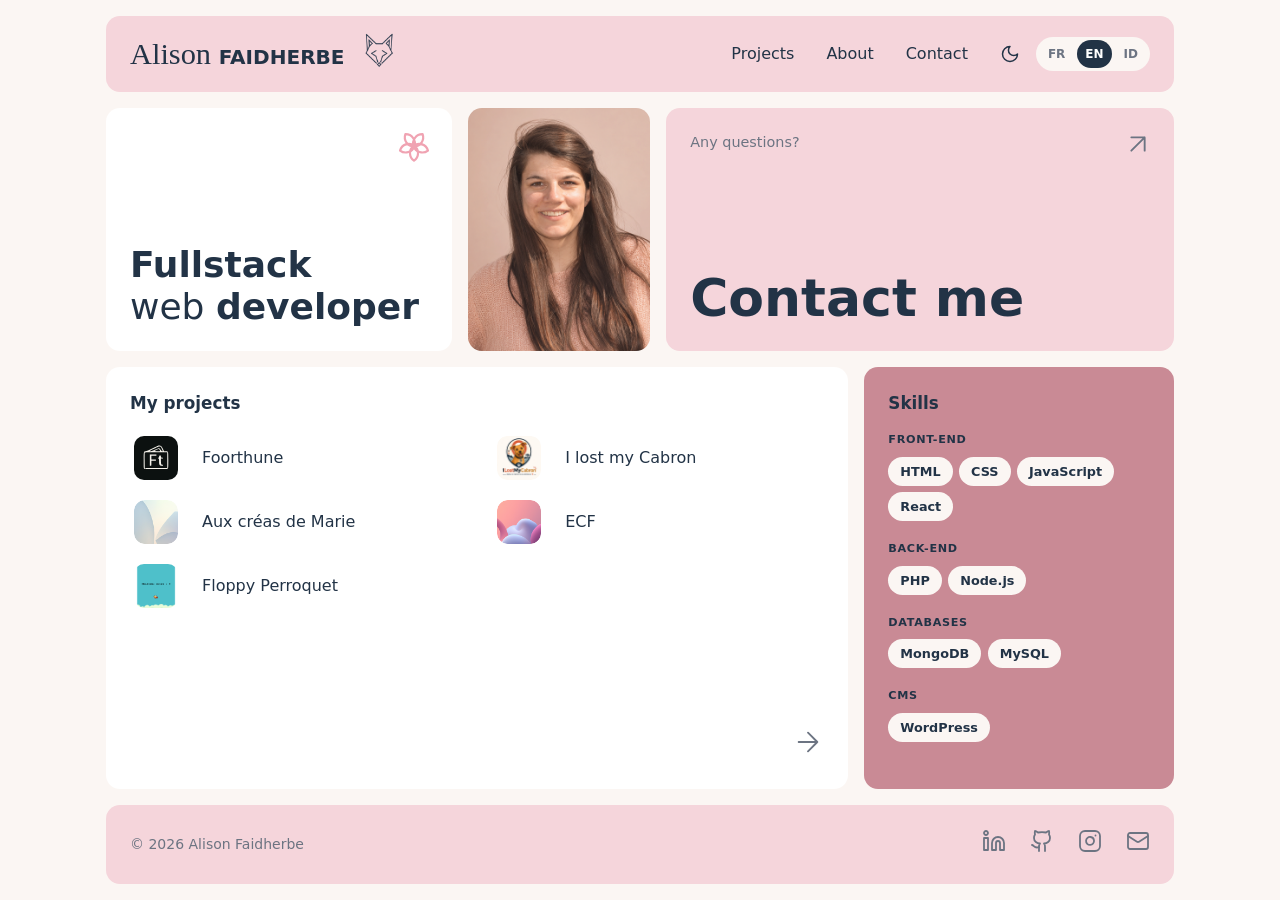
==== index.html @ 69f11a5d "Galeries : une capture à la fois, sur toute la largeur Les captures des carrousels sont plus grandes" ====
<!DOCTYPE html>
<html lang="fr">
<head>
  <meta charset="UTF-8">
  <meta http-equiv="Content-Security-Policy" content="default-src 'self'; script-src 'self'; style-src 'self' https://fonts.googleapis.com; font-src https://fonts.gstatic.com; img-src 'self'; connect-src 'none'; form-action https://formspree.io; base-uri 'self'; object-src 'none'">
  <meta name="viewport" content="width=device-width, initial-scale=1.0">
  <title data-i18n="index.titre">Alison Faidherbe · Développeur web fullstack</title>
  <meta name="description" data-i18n-attr="content:index.description" content="Portfolio d'Alison Faidherbe, développeur web fullstack junior.">
  <link rel="preconnect" href="https://fonts.googleapis.com">
  <link rel="preconnect" href="https://fonts.gstatic.com" crossorigin>
  <link rel="stylesheet" href="https://fonts.googleapis.com/css2?family=Allura&family=Inter:wght@400;500;600;700;800&display=swap">
  <link rel="stylesheet" href="css/style.css?v=2026-09-29-3">
  <link rel="icon" type="image/png" href="assets/images/favicon.png">
  <script src="js/theme.js?v=2026-09-29-3"></script>
  <script src="js/traductions.js?v=2026-09-29-3" defer></script>
  <script src="js/main.js?v=2026-09-29-3" defer></script>
</head>
<body>

  <header class="entete carte carte--rose">
    <a class="logo" href="index.html"><span>Alison <strong>FAIDHERBE</strong></span><img class="logo__renard" src="assets/images/logo-renard.png" alt=""></a>
    <ul class="langues" aria-label="Langue" data-i18n-attr="aria-label:langues.label">
      <li><button type="button" data-langue="fr" lang="fr" aria-pressed="true" title="Français">FR</button></li>
      <li><button type="button" data-langue="en" lang="en" aria-pressed="false" title="English">EN</button></li>
      <li><button type="button" data-langue="id" lang="id" aria-pressed="false" title="Bahasa Indonesia">ID</button></li>
    </ul>
    <button class="burger" type="button" aria-expanded="false" aria-controls="menu" aria-label="Ouvrir le menu">
      <svg class="icone" viewBox="0 0 24 24" aria-hidden="true"><path d="M4 6h16M4 12h16M4 18h16"/></svg>
    </button>
    <nav class="menu" id="menu" aria-label="Navigation principale" data-i18n-attr="aria-label:nav.label">
      <ul>
        <li><a href="projets.html" data-i18n="nav.projets">Projets</a></li>
        <li><a href="a-propos.html" data-i18n="nav.apropos">À propos</a></li>
        <li><a href="contact.html" data-i18n="nav.contact">Contact</a></li>
        <li>
          <button class="theme" type="button" data-sombre="false">
            <svg class="icone theme__lune" viewBox="0 0 24 24" aria-hidden="true"><path d="M12 3a6 6 0 0 0 9 9 9 9 0 1 1-9-9z"/></svg>
            <svg class="icone theme__soleil" viewBox="0 0 24 24" aria-hidden="true"><circle cx="12" cy="12" r="4"/><path d="M12 2v2M12 20v2M4.9 4.9l1.4 1.4M17.7 17.7l1.4 1.4M2 12h2M20 12h2M4.9 19.1l1.4-1.4M17.7 6.3l1.4-1.4"/></svg>
            <span class="theme__texte" data-i18n="theme.sombre">Mode sombre</span>
            <span class="theme__texte" data-i18n="theme.clair">Mode clair</span>
          </button>
        </li>
      </ul>
    </nav>
  </header>

  <main class="grille-accueil">

    <section class="carte presentation">
      <svg class="icone fleur" viewBox="0 0 24 24" aria-hidden="true">
        <path d="M16.7 5.53A5 5 0 1 0 19.61 14.47A5 5 0 1 0 12 20A5 5 0 1 0 4.39 14.47A5 5 0 1 0 7.3 5.53A5 5 0 1 0 16.7 5.53Z"/>
        <path d="M12 12V9.2M12 12l2.66-.87M12 12l1.65 2.27M12 12l-1.65 2.27M12 12l-2.66-.87"/>
      </svg>
      <h1 data-i18n="accueil.h1"><strong>Développeur</strong><br> Web <strong>fullstack</strong></h1>
    </section>

    <figure class="carte photo">
      <img src="assets/images/photo.png" alt="Photo d'Alison Faidherbe" data-i18n-attr="alt:photo.alt">
    </figure>

    <a class="carte carte--rose appel-contact" href="contact.html">
      <p class="accroche" data-i18n="accueil.accroche">Avez-vous des questions ?</p>
      <svg class="icone" viewBox="0 0 24 24" aria-hidden="true"><path d="M7 7h10v10M7 17 17 7"/></svg>
      <p class="appel-contact__titre" data-i18n="accueil.contact">Contactez-moi</p>
    </a>

    <section class="carte projets-apercu" aria-labelledby="titre-projets">
      <h2 id="titre-projets" data-i18n="projets.titre">Mes projets</h2>
      <ul class="liste-projets">
        <li>
          <a href="projets.html#foorthune">
            <img src="assets/images/logo-foorthune.svg" alt="">
            Foorthune
          </a>
        </li>
        <li>
          <a href="projets.html#cabron">
            <img src="assets/images/logo-cabron.png" alt="">
            I lost my Cabron
          </a>
        </li>
        <li>
          <a href="projets.html#creas-de-marie">
            <img src="assets/images/vignette-marie.png" alt="">
            Aux créas de Marie
          </a>
        </li>
        <li>
          <a href="projets.html#ecf">
            <img src="assets/images/vignette-ecf.png" alt="">
            ECF
          </a>
        </li>
        <li>
          <a href="projets.html#floppy-perroquet">
            <img src="assets/images/floppy-1.png" alt="">
            Floppy Perroquet
          </a>
        </li>
      </ul>
      <a class="lien-fleche" href="projets.html" aria-label="Voir tous mes projets" data-i18n-attr="aria-label:projets.voirTous">
        <svg class="icone" viewBox="0 0 24 24" aria-hidden="true"><path d="M5 12h14M12 5l7 7-7 7"/></svg>
      </a>
    </section>

    <section class="carte carte--vieux-rose competences" aria-labelledby="titre-competences">
      <h2 id="titre-competences" data-i18n="competences.titre">Compétences</h2>
      <ul class="groupes">
        <li>
          <h3>Front-end</h3>
          <ul class="etiquettes">
            <li>HTML</li>
            <li>CSS</li>
            <li>JavaScript</li>
            <li>React</li>
          </ul>
        </li>
        <li>
          <h3>Back-end</h3>
          <ul class="etiquettes">
            <li>PHP</li>
            <li>Node.js</li>
          </ul>
        </li>
        <li>
          <h3 data-i18n="competences.bdd">Bases de données</h3>
          <ul class="etiquettes">
            <li>MongoDB</li>
            <li>MySQL</li>
          </ul>
        </li>
        <li>
          <h3>CMS</h3>
          <ul class="etiquettes">
            <li>WordPress</li>
          </ul>
        </li>
      </ul>
    </section>

  </main>

  <footer class="pied carte carte--rose">
    <p>© 2026 Alison Faidherbe</p>
    <ul class="reseaux">
      <li>
        <a href="https://www.linkedin.com/in/alliiissonnee" target="_blank" rel="noopener" aria-label="LinkedIn">
          <svg class="icone" viewBox="0 0 24 24" aria-hidden="true"><path d="M16 8a6 6 0 0 1 6 6v7h-4v-7a2 2 0 0 0-4 0v7h-4v-7a6 6 0 0 1 6-6z"/><rect x="2" y="9" width="4" height="12"/><circle cx="4" cy="4" r="2"/></svg>
        </a>
      </li>
      <li>
        <a href="https://github.com/Alliiissonnee" target="_blank" rel="noopener" aria-label="GitHub">
          <svg class="icone" viewBox="0 0 24 24" aria-hidden="true"><path d="M15 22v-4a4.8 4.8 0 0 0-1-3.5c3 0 6-2 6-5.5.08-1.25-.27-2.48-1-3.5.28-1.15.28-2.35 0-3.5 0 0-1 0-3 1.5-2.64-.5-5.36-.5-8 0C6 2 5 2 5 2c-.3 1.15-.3 2.35 0 3.5A5.4 5.4 0 0 0 4 9c0 3.5 3 5.5 6 5.5-.39.49-.68 1.05-.85 1.65-.17.6-.22 1.23-.15 1.85v4"/><path d="M9 18c-4.51 2-5-2-7-2"/></svg>
        </a>
      </li>
      <li>
        <a href="https://www.instagram.com/alliissonnee/" target="_blank" rel="noopener" aria-label="Instagram">
          <svg class="icone" viewBox="0 0 24 24" aria-hidden="true"><rect x="2" y="2" width="20" height="20" rx="5"/><path d="M16 11.37A4 4 0 1 1 12.63 8 4 4 0 0 1 16 11.37z"/><path d="M17.5 6.5h.01"/></svg>
        </a>
      </li>
      <li>
        <a href="contact.html" aria-label="M'envoyer un message" data-i18n-attr="aria-label:footer.email">
          <svg class="icone" viewBox="0 0 24 24" aria-hidden="true"><rect x="2" y="4" width="20" height="16" rx="2"/><path d="m22 7-8.97 5.7a1.94 1.94 0 0 1-2.06 0L2 7"/></svg>
        </a>
      </li>
    </ul>
  </footer>

</body>
</html>
---- css/style.css ----
/* ==========================================================
   Variables
   ========================================================== */
:root {
  --creme: #fbf6f3;
  --blanc: #ffffff;
  --rose-clair: #f5d5db;
  --rose-survol: #efc5cd;
  --vieux-rose: #c98a95;
  --fleur: #f0a3b2;
  --marine: #223346;
  --ardoise: #6c7482;

  --police: "Inter", system-ui, sans-serif;
  --police-deco: "Allura", cursive;

  --rayon: 14px;
  --espace: 1rem;

  color-scheme: light;
}

/* Mode sombre : mêmes variables, couleurs inversées.
   Automatique selon l'appareil, sauf si le visiteur a choisi avec le bouton. */
@media (prefers-color-scheme: dark) {
  :root:not([data-theme="light"]) {
    --creme: #1c1719;
    --blanc: #2a2326;
    --rose-clair: #3b2b31;
    --rose-survol: #4a3640;
    --vieux-rose: #6b4550;
    --fleur: #f0a3b2;
    --marine: #f4e9ec;
    --ardoise: #b9adb2;

    color-scheme: dark;
  }
}

:root[data-theme="dark"] {
  --creme: #1c1719;
  --blanc: #2a2326;
  --rose-clair: #3b2b31;
  --rose-survol: #4a3640;
  --vieux-rose: #6b4550;
  --fleur: #f0a3b2;
  --marine: #f4e9ec;
  --ardoise: #b9adb2;

  color-scheme: dark;
}

/* ==========================================================
   Base
   ========================================================== */
*,
*::before,
*::after {
  box-sizing: border-box;
}

body {
  max-width: 1100px;
  min-height: 100vh;
  margin: 0 auto;
  padding: var(--espace);
  display: flex;
  flex-direction: column;
  gap: var(--espace);
  font-family: var(--police);
  line-height: 1.5;
  color: var(--marine);
  background: var(--creme);
}

main {
  flex: 1;
}

h1, h2, h3, p, ul, ol, figure {
  margin: 0;
}

ul, ol {
  padding: 0;
  list-style: none;
}

img {
  display: block;
  max-width: 100%;
}

a {
  color: inherit;
  text-decoration: none;
}

:focus-visible {
  outline: 2px solid var(--marine);
  outline-offset: 3px;
}

/* Champ piège anti-spam du formulaire de contact */
.piege {
  display: none;
}

/* Texte lu par les lecteurs d'écran mais invisible */
.sr-only {
  position: absolute;
  width: 1px;
  height: 1px;
  overflow: hidden;
  clip: rect(0 0 0 0);
  white-space: nowrap;
}

/* ==========================================================
   Composants communs
   ========================================================== */
.carte {
  padding: 1.5rem;
  border-radius: var(--rayon);
  background: var(--blanc);
}

.carte--rose {
  background: var(--rose-clair);
}

.carte--vieux-rose {
  background: var(--vieux-rose);
}

.carte h2 {
  margin-bottom: 1rem;
  font-size: 1.05rem;
  font-weight: 700;
}

.icone {
  width: 24px;
  height: 24px;
  flex-shrink: 0;
  fill: none;
  stroke: currentColor;
  stroke-width: 1.8;
  stroke-linecap: round;
  stroke-linejoin: round;
  transition: transform 0.2s;
}

.fleur {
  width: 44px;
  height: 44px;
  color: var(--fleur);
  stroke-width: 1.2;
}

.lien-fleche {
  display: block;
  width: fit-content;
  margin: 0.5rem 0 0 auto;
  color: var(--ardoise);
}

.lien-fleche .icone {
  width: 32px;
  height: 32px;
  stroke-width: 1.4;
}

.lien-fleche:hover .icone {
  transform: translateX(4px);
}

/* ==========================================================
   Entête
   ========================================================== */
.entete {
  position: relative;
  display: flex;
  align-items: center;
  justify-content: space-between;
  gap: var(--espace);
  padding-block: 1.25rem;
}

/* "Alison" en police manuscrite, "FAIDHERBE" en Inter */
.logo {
  display: flex;
  align-items: center;
  gap: 1rem;
  font-family: var(--police-deco);
  font-size: 1.9rem;
  line-height: 1;
}

/* Remonté un peu : Allura laisse de la place sous les lettres, le nom paraît plus haut que sa boîte */
.logo__renard {
  width: 36px;
  height: 36px;
  transform: translateY(-4px);
}

.logo span {
  white-space: nowrap;
}

/* Le renard est bleu marine : on l'éclaircit en mode sombre */
@media (prefers-color-scheme: dark) {
  :root:not([data-theme="light"]) .logo__renard {
    filter: invert(1) brightness(1.1);
  }
}

:root[data-theme="dark"] .logo__renard {
  filter: invert(1) brightness(1.1);
}

/* Bouton mode sombre : icône seule sur ordinateur, avec texte dans le menu mobile */
.theme {
  display: flex;
  align-items: center;
  gap: 0.5rem;
  padding: 0;
  border: 0;
  font: inherit;
  color: inherit;
  background: none;
  cursor: pointer;
}

.theme .icone {
  width: 20px;
  height: 20px;
}

/* On affiche l'icône et le texte du mode vers lequel on peut passer */
.theme__soleil,
.theme [data-i18n="theme.clair"],
.theme[data-sombre="true"] .theme__lune,
.theme[data-sombre="true"] [data-i18n="theme.sombre"] {
  display: none;
}

.theme[data-sombre="true"] .theme__soleil,
.theme[data-sombre="true"] [data-i18n="theme.clair"] {
  display: block;
}

.theme__texte {
  position: absolute;
  width: 1px;
  height: 1px;
  overflow: hidden;
  clip: rect(0 0 0 0);
  white-space: nowrap;
}

/* Allura est petite : "Alison" est agrandi, "FAIDHERBE" garde sa taille */
.logo strong {
  font-family: var(--police);
  font-size: 0.66em;
}

.menu {
  margin-left: auto;
}

.menu ul {
  display: flex;
  align-items: center;
  gap: 2rem;
}

/* Sélecteur de langue : affiché après le menu sur ordinateur */
.langues {
  order: 1;
  display: flex;
  gap: 0.15rem;
  padding: 0.2rem;
  border-radius: 999px;
  background: var(--creme);
}

.langues button {
  padding: 0.3rem 0.55rem;
  border: 0;
  border-radius: 999px;
  font: inherit;
  font-size: 0.75rem;
  font-weight: 600;
  color: var(--ardoise);
  background: none;
  cursor: pointer;
  transition: background 0.2s, color 0.2s;
}

.langues button:hover {
  color: var(--marine);
}

.langues button[aria-pressed="true"] {
  color: var(--blanc);
  background: var(--marine);
}

.menu a:hover,
.menu a[aria-current="page"] {
  text-decoration: underline 2px var(--vieux-rose);
  text-underline-offset: 6px;
}

.burger {
  display: none;
  padding: 0.25rem;
  border: 0;
  background: none;
  color: inherit;
  cursor: pointer;
}

/* ==========================================================
   Pied de page
   ========================================================== */
.pied {
  display: flex;
  flex-wrap: wrap;
  align-items: center;
  justify-content: space-between;
  gap: var(--espace);
}

.pied p {
  font-size: 0.875rem;
  color: var(--ardoise);
}

.pied.carte--vieux-rose p {
  color: var(--marine);
}

.reseaux {
  display: flex;
  gap: 1.5rem;
}

.reseaux a {
  display: block;
  color: var(--ardoise);
  transition: color 0.2s;
}

.pied.carte--vieux-rose .reseaux a {
  color: var(--marine);
}

.reseaux a:hover {
  color: var(--marine);
}

.reseaux a:hover .icone {
  transform: translateY(-3px);
}

/* ==========================================================
   Compétences (étiquettes)
   ========================================================== */
.groupes {
  display: grid;
  gap: 1.25rem;
}

.groupes h3 {
  margin-bottom: 0.5rem;
  font-size: 0.7rem;
  font-weight: 700;
  letter-spacing: 0.06em;
  text-transform: uppercase;
}

.etiquettes {
  display: flex;
  flex-wrap: wrap;
  gap: 0.4rem;
}

.etiquettes li {
  padding: 0.3rem 0.75rem;
  border-radius: 999px;
  font-size: 0.8rem;
  font-weight: 600;
  color: var(--marine);
  background: var(--creme);
}

/* Page à propos : carte blanche, 3 colonnes */
.competences--detail .groupes {
  grid-template-columns: repeat(4, 1fr);
}

.competences--detail h3 {
  color: var(--ardoise);
}

.competences--detail .etiquettes li {
  background: var(--rose-clair);
}

/* ==========================================================
   Aperçu des projets (accueil + à propos)
   ========================================================== */
.liste-projets {
  display: grid;
  grid-template-columns: 1fr 1fr;
  gap: 0.75rem 2rem;
}

.liste-projets a {
  display: flex;
  align-items: center;
  gap: 1.5rem;
  padding: 0.25rem;
  border-radius: 10px;
  transition: background 0.2s;
}

.liste-projets a:hover {
  background: var(--creme);
}

.liste-projets img {
  width: 44px;
  height: 44px;
  border-radius: 10px;
  object-fit: cover;
}

.projets-apercu--compact .liste-projets {
  grid-template-columns: 1fr;
}

/* Seulement les noms de projets : la flèche garde juste sa petite animation */
.projets-apercu--compact .liste-projets a:hover {
  background: var(--rose-clair);
}

.projets-apercu--compact .lien-fleche {
  color: var(--marine);
}

/* ==========================================================
   Photo
   ========================================================== */
.photo {
  padding: 0;
  overflow: hidden;
  background: var(--rose-clair);
}

.photo img {
  width: 100%;
  height: 100%;
  object-fit: cover;
}

/* ==========================================================
   Page d'accueil
   ========================================================== */
.grille-accueil {
  display: grid;
  grid-template-columns: 1.9fr 1fr 1fr 1.7fr;
  gap: var(--espace);
}

.presentation {
  position: relative;
  min-height: 220px;
  display: flex;
  align-items: flex-end;
}

.presentation .fleur {
  position: absolute;
  top: 1rem;
  right: 1rem;
}

.presentation h1 {
  font-size: clamp(1.75rem, 3vw, 2.25rem);
  font-weight: 400;
  line-height: 1.15;
}

.appel-contact {
  position: relative;
  grid-column: span 2;
  display: flex;
  flex-direction: column;
  justify-content: space-between;
  gap: 2rem;
  transition: background 0.2s;
}

.appel-contact .icone {
  position: absolute;
  top: 1.25rem;
  right: 1.25rem;
  width: 32px;
  height: 32px;
  color: var(--ardoise);
  stroke-width: 1.4;
}

.appel-contact:hover .icone {
  transform: translate(3px, -3px);
}

.accroche {
  font-size: 0.9rem;
  color: var(--ardoise);
}

.appel-contact__titre {
  font-size: clamp(2rem, 4.5vw, 3.25rem);
  font-weight: 800;
  line-height: 1.1;
}

.grille-accueil .projets-apercu {
  grid-column: span 3;
}

/* La flèche reste en bas de la carte */
.projets-apercu {
  display: flex;
  flex-direction: column;
}

.projets-apercu .lien-fleche {
  margin-top: auto;
}

/* ==========================================================
   Page projets
   ========================================================== */
.page-projets {
  display: grid;
  gap: var(--espace);
}

.projet {
  display: grid;
  grid-template-columns: 1fr 3fr;
  gap: var(--espace);
}

.projet--inverse {
  grid-template-columns: 1fr 1fr;
}

.projet__infos {
  display: flex;
  flex-direction: column;
  gap: 0.35rem;
}

.projet__type {
  font-size: 1.375rem;
  font-weight: 700;
  line-height: 1.2;
}

.projet .projet__infos h2 {
  margin: 0;
  font-size: 1.1rem;
  font-weight: 400;
  color: var(--ardoise);
}

.projet--inverse .projet__infos h2 {
  color: var(--marine);
}

/* Technologies du projet (ex. WordPress · WooCommerce) */
.projet__techno {
  font-size: 0.85rem;
  font-weight: 600;
  color: var(--ardoise);
}

/* Courte description du projet */
.projet__description {
  margin-top: 0.5rem;
  font-size: 0.9rem;
  line-height: 1.5;
  color: var(--ardoise);
}

.projet--inverse .projet__description {
  max-width: 40ch;
  color: var(--marine);
}

/* Étiquette "Projet en cours" */
.projet__statut {
  width: fit-content;
  margin-top: 0.5rem;
  padding: 0.2rem 0.75rem;
  border-radius: 999px;
  font-size: 0.8rem;
  font-weight: 600;
  color: var(--marine);
  background: var(--rose-clair);
}

.projet__logo {
  width: 75%;
  max-width: 160px;
  margin: 1.5rem auto 0;
  border-radius: 10px;
}

.projet__lien {
  margin-top: auto;
  padding-top: 1rem;
  font-weight: 600;
  text-decoration: underline;
  text-underline-offset: 4px;
}

.projet--inverse .projet__infos {
  min-height: 240px;
}

.projet--inverse .projet__lien {
  align-self: flex-end;
  max-width: 16ch;
  font-weight: 500;
  text-decoration: none;
}

.projet--inverse .projet__lien:hover {
  text-decoration: underline;
}

/* Galerie qui défile horizontalement */
.projet__galerie {
  display: flex;
  align-items: center;
  gap: var(--espace);
  overflow-x: auto;
  scroll-snap-type: x mandatory;
  scroll-padding: 1.5rem;
}

/* Une capture à la fois, sur toute la largeur : les flèches font défiler */
.projet__galerie li {
  flex: 0 0 100%;
  scroll-snap-align: start;
}

/* Les captures gardent leurs proportions : jamais coupées sur les côtés */
.projet__galerie img,
.projet__apercu img {
  width: 100%;
  height: auto;
  border-radius: 10px;
  background: var(--creme);
}

/* Carrousel : la galerie + ses flèches (pas d'effet au survol) */
.carrousel {
  position: relative;
  min-width: 0;
}

.carrousel .projet__galerie {
  height: 100%;
  gap: 1.5rem; /* = marge de la carte : la capture suivante reste cachée */
  scroll-behavior: smooth;
}

.carrousel__fleche {
  position: absolute;
  top: 50%;
  display: grid;
  place-items: center;
  width: 40px;
  height: 40px;
  padding: 0;
  border: none;
  border-radius: 50%;
  color: var(--marine);
  background: var(--creme);
  box-shadow: 0 2px 6px rgb(34 51 70 / 0.15);
  cursor: pointer;
  transform: translateY(-50%);
  transition: opacity 0.2s;
}

.carrousel__fleche--precedent {
  left: 0.5rem;
}

.carrousel__fleche--suivant {
  right: 0.5rem;
}

.carrousel__fleche:disabled {
  opacity: 0;
  pointer-events: none;
}

/* Une seule capture : elle prend toute la largeur, sans être recadrée */
.projet__galerie li:only-child {
  flex-basis: 100%;
}

.projet__galerie li:only-child img {
  height: auto;
  aspect-ratio: auto;
  object-fit: contain;
}

.projet__apercu {
  display: flex;
  align-items: center;
  padding: 0.75rem;
}

.projet__apercu img {
  height: auto;
  aspect-ratio: auto;
}

/* Capture verticale (jeu mobile) : centrée et limitée en hauteur */
.projet__apercu--portrait {
  justify-content: center;
  background: var(--rose-clair);
}

/* Le ratio recadre les bandes blanches autour du jeu */
.projet__apercu--portrait img {
  width: auto;
  height: 380px;
  aspect-ratio: 43 / 80;
  object-fit: cover;
}

/* ==========================================================
   Page contact
   ========================================================== */
.page-contact {
  display: grid;
  grid-template-columns: 1fr 1fr;
  gap: var(--espace);
}

.formulaire-contact h1 {
  margin-bottom: 1.5rem;
  font-size: 1.75rem;
  font-weight: 800;
}

.formulaire-contact form {
  display: grid;
  gap: 1rem;
}

.formulaire-contact form p {
  display: grid;
  gap: 0.35rem;
}

.formulaire-contact label {
  font-size: 0.8rem;
}

.formulaire-contact input,
.formulaire-contact textarea {
  padding: 0.6rem 0.75rem;
  border: 1px solid transparent;
  border-radius: 6px;
  font: inherit;
  color: var(--marine);
  background: var(--blanc);
}

.formulaire-contact input:focus,
.formulaire-contact textarea:focus {
  border-color: var(--marine);
  outline: none;
}

.formulaire-contact textarea {
  min-height: 110px;
  resize: vertical;
}

.bouton {
  padding: 0.75rem;
  border: 0;
  border-radius: 6px;
  font: inherit;
  font-weight: 600;
  color: var(--blanc);
  background: var(--marine);
  cursor: pointer;
  transition: background 0.2s;
}

.bouton:hover {
  background: var(--ardoise);
}

.illustration {
  display: flex;
  align-items: center;
  justify-content: center;
}

.illustration img {
  max-height: 420px;
  object-fit: contain;
}

/* ==========================================================
   Page à propos
   ========================================================== */
.grille-apropos {
  display: grid;
  grid-template-columns: 1.3fr 1fr 1.4fr;
  gap: var(--espace);
}

.grille-apropos .photo {
  min-height: 260px;
}

.histoire {
  position: relative;
  grid-column: span 2;
  display: flex;
  flex-direction: column;
  align-items: flex-start;
  gap: 0.75rem;
  color: var(--ardoise);
}

.histoire h2 {
  margin-bottom: 0.25rem;
  font-size: 1.5rem;
  color: var(--marine);
}

.histoire .fleur {
  position: absolute;
  top: 1rem;
  right: 1rem;
}

.histoire .bouton {
  margin-top: 0.5rem;
  padding-inline: 1.5rem;
}

/* Carte profil : atouts, langues & permis, centres d'intérêt */
.profil {
  display: grid;
  align-content: start;
  gap: 1.25rem;
}

.profil h2 {
  margin-bottom: 0.6rem;
}

.liste-points {
  display: grid;
  gap: 0.4rem;
  font-weight: 500;
}

.liste-points li {
  display: flex;
  align-items: center;
  gap: 0.75rem;
}

.liste-points li::before {
  content: "";
  width: 6px;
  height: 6px;
  border-radius: 50%;
  background: var(--creme);
}

.mission {
  margin-top: 0.25rem;
  font-style: italic;
  color: var(--marine);
}

.competences--detail {
  grid-column: span 2;
}

.parcours {
  display: grid;
  gap: 1rem;
  font-size: 0.85rem;
  color: var(--ardoise);
}

.parcours h3 {
  font-size: 0.85rem;
  font-weight: 700;
  text-transform: uppercase;
  color: var(--marine);
}

.parcours strong {
  color: var(--marine);
}

/* ==========================================================
   Mobile
   ========================================================== */
@media (max-width: 760px) {
  .burger {
    display: block;
  }

  .entete {
    gap: 0.5rem;
  }

  .logo {
    gap: 0.75rem;
    font-size: 1.4rem;
  }

  .logo__renard {
    width: 26px;
    height: 26px;
  }

  .langues {
    order: 0;
    margin-left: auto;
  }

  .langues button {
    padding: 0.25rem 0.45rem;
  }

  .menu {
    display: none;
    position: absolute;
    top: calc(100% + 0.5rem);
    left: 0;
    right: 0;
    z-index: 10;
    padding: 1.25rem 1.5rem;
    border-radius: var(--rayon);
    background: var(--rose-clair);
    box-shadow: 0 8px 24px rgb(34 51 70 / 0.12);
  }

  .entete.menu-ouvert .menu {
    display: block;
  }

  /* Pied de page : réseaux sociaux au-dessus du copyright */
  .pied {
    flex-direction: column;
    align-items: flex-start;
  }

  .reseaux {
    order: -1;
  }

  .menu ul {
    flex-direction: column;
    align-items: flex-start;
    gap: 0.75rem;
  }

  .theme__texte {
    position: static;
    width: auto;
    height: auto;
    overflow: visible;
    clip: auto;
  }

  .grille-accueil {
    grid-template-columns: 1fr 1fr;
  }

  .presentation,
  .grille-accueil .projets-apercu,
  .grille-accueil .competences {
    grid-column: 1 / -1;
  }

  .presentation {
    min-height: 180px;
  }

  .appel-contact {
    grid-column: auto;
    padding: 1rem;
  }

  .appel-contact__titre {
    font-size: 1.1rem;
  }

  .appel-contact .icone {
    top: 0.75rem;
    right: 0.75rem;
    width: 22px;
    height: 22px;
  }

  .accroche {
    max-width: 12ch;
    font-size: 0.7rem;
  }

  .photo {
    min-height: 180px;
  }

  .liste-projets {
    grid-template-columns: 1fr;
  }

  .projet,
  .projet--inverse,
  .page-contact,
  .grille-apropos {
    grid-template-columns: 1fr;
  }

  .competences--detail,
  .histoire {
    grid-column: auto;
  }

  .competences--detail .groupes {
    grid-template-columns: 1fr;
  }
}

@media (prefers-reduced-motion: reduce) {
  * {
    transition: none !important;
    scroll-behavior: auto !important;
  }
}

/* Petits téléphones : le renard reste dans l'onglet, le nom garde sa place */
@media (max-width: 420px) {
  .logo__renard {
    display: none;
  }

  .logo {
    font-size: 1.3rem;
  }
}
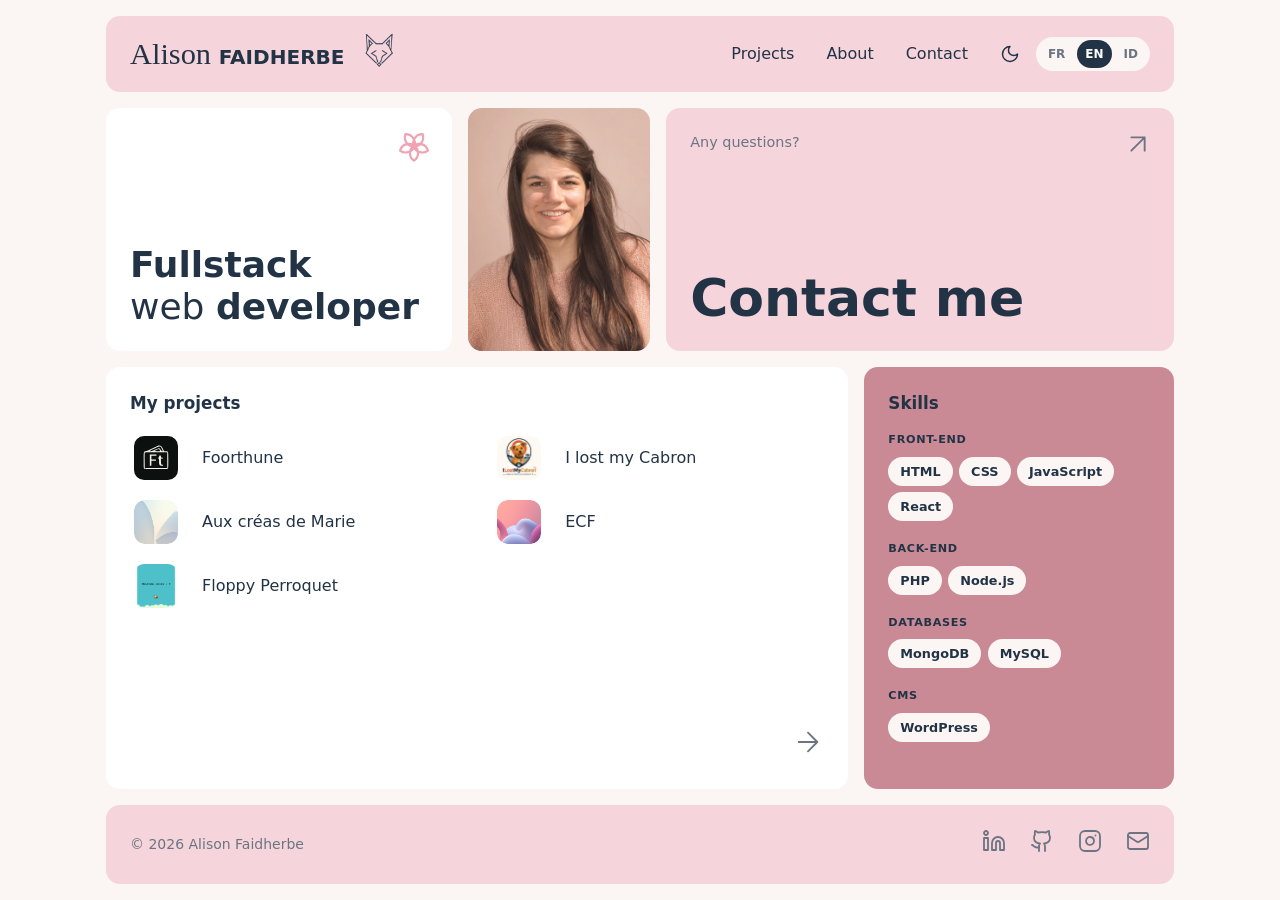
==== commit 063eead2: "Nouvelles captures d'Aux créas de Marie et README à jour - Galerie de Marie : nouvelles captures fou" ====
--- a/index.html
+++ b/index.html
@@ -9,11 +9,11 @@
   <link rel="preconnect" href="https://fonts.googleapis.com">
   <link rel="preconnect" href="https://fonts.gstatic.com" crossorigin>
   <link rel="stylesheet" href="https://fonts.googleapis.com/css2?family=Allura&family=Inter:wght@400;500;600;700;800&display=swap">
-  <link rel="stylesheet" href="css/style.css?v=2026-09-29-3">
+  <link rel="stylesheet" href="css/style.css?v=2026-10-02">
   <link rel="icon" type="image/png" href="assets/images/favicon.png">
-  <script src="js/theme.js?v=2026-09-29-3"></script>
-  <script src="js/traductions.js?v=2026-09-29-3" defer></script>
-  <script src="js/main.js?v=2026-09-29-3" defer></script>
+  <script src="js/theme.js?v=2026-10-02"></script>
+  <script src="js/traductions.js?v=2026-10-02" defer></script>
+  <script src="js/main.js?v=2026-10-02" defer></script>
 </head>
 <body>
 
--- a/css/style.css
+++ b/css/style.css
@@ -618,8 +618,8 @@
 
 .projet__logo {
   width: 75%;
-  max-width: 160px;
-  margin: 1.5rem auto 0;
+  max-width: 110px;
+  margin: 1rem auto 0;
   border-radius: 10px;
 }
 
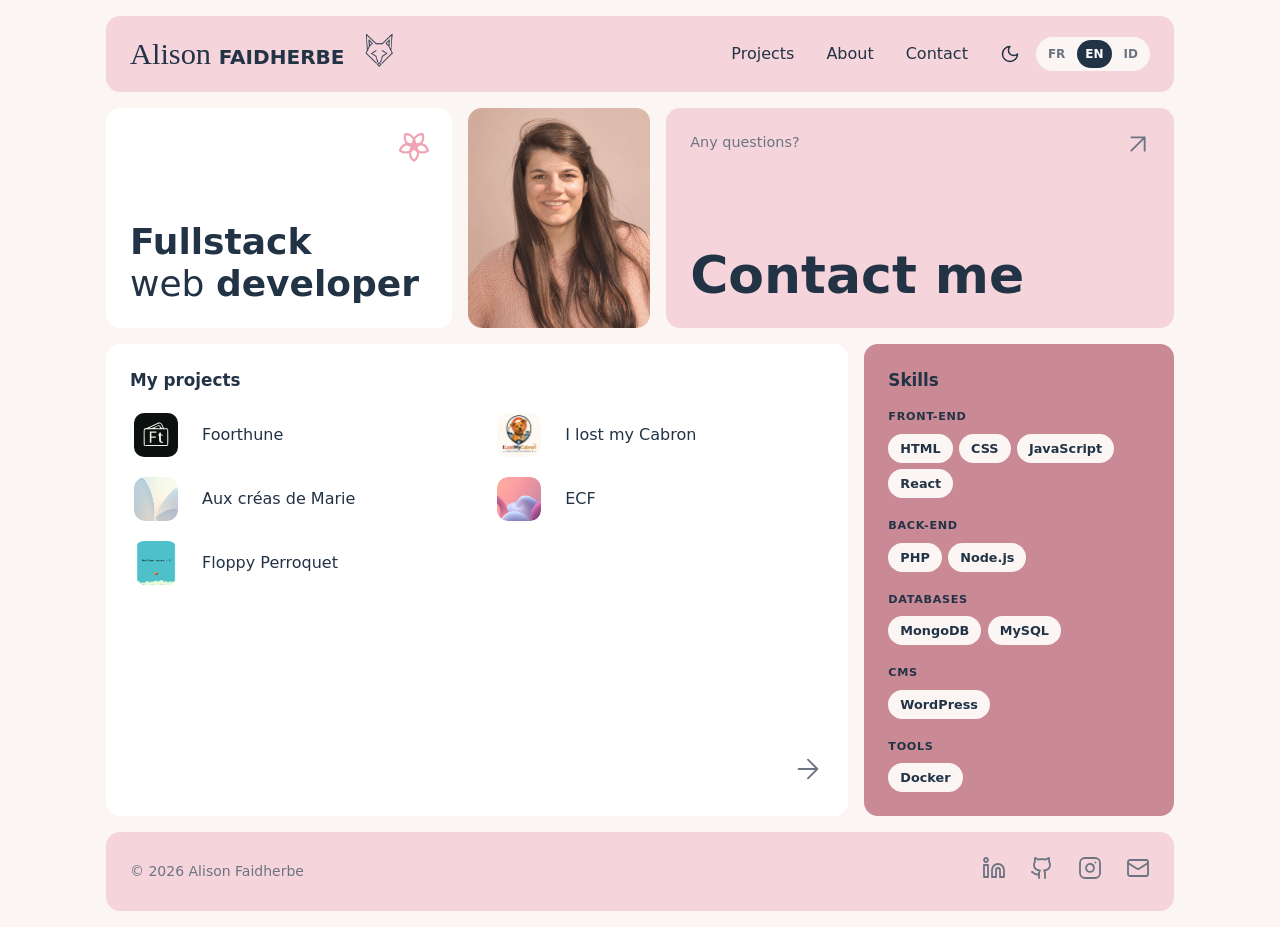
==== commit 470f9d66: "Nouveau CV (3 langues), stage Vaniseo et Docker sur le site - CV refait d'après le nouveau modèle d'" ====
--- a/index.html
+++ b/index.html
@@ -9,11 +9,11 @@
   <link rel="preconnect" href="https://fonts.googleapis.com">
   <link rel="preconnect" href="https://fonts.gstatic.com" crossorigin>
   <link rel="stylesheet" href="https://fonts.googleapis.com/css2?family=Allura&family=Inter:wght@400;500;600;700;800&display=swap">
-  <link rel="stylesheet" href="css/style.css?v=2026-10-02">
+  <link rel="stylesheet" href="css/style.css?v=2026-10-19-2">
   <link rel="icon" type="image/png" href="assets/images/favicon.png">
-  <script src="js/theme.js?v=2026-10-02"></script>
-  <script src="js/traductions.js?v=2026-10-02" defer></script>
-  <script src="js/main.js?v=2026-10-02" defer></script>
+  <script src="js/theme.js?v=2026-10-19-2"></script>
+  <script src="js/traductions.js?v=2026-10-19-2" defer></script>
+  <script src="js/main.js?v=2026-10-19-2" defer></script>
 </head>
 <body>
 
@@ -135,6 +135,12 @@
             <li>WordPress</li>
           </ul>
         </li>
+        <li>
+          <h3 data-i18n="competences.outils">Outils</h3>
+          <ul class="etiquettes">
+            <li>Docker</li>
+          </ul>
+        </li>
       </ul>
     </section>
 
--- a/css/style.css
+++ b/css/style.css
@@ -398,7 +398,7 @@
 
 /* Page à propos : carte blanche, 3 colonnes */
 .competences--detail .groupes {
-  grid-template-columns: repeat(4, 1fr);
+  grid-template-columns: repeat(5, 1fr);
 }
 
 .competences--detail h3 {
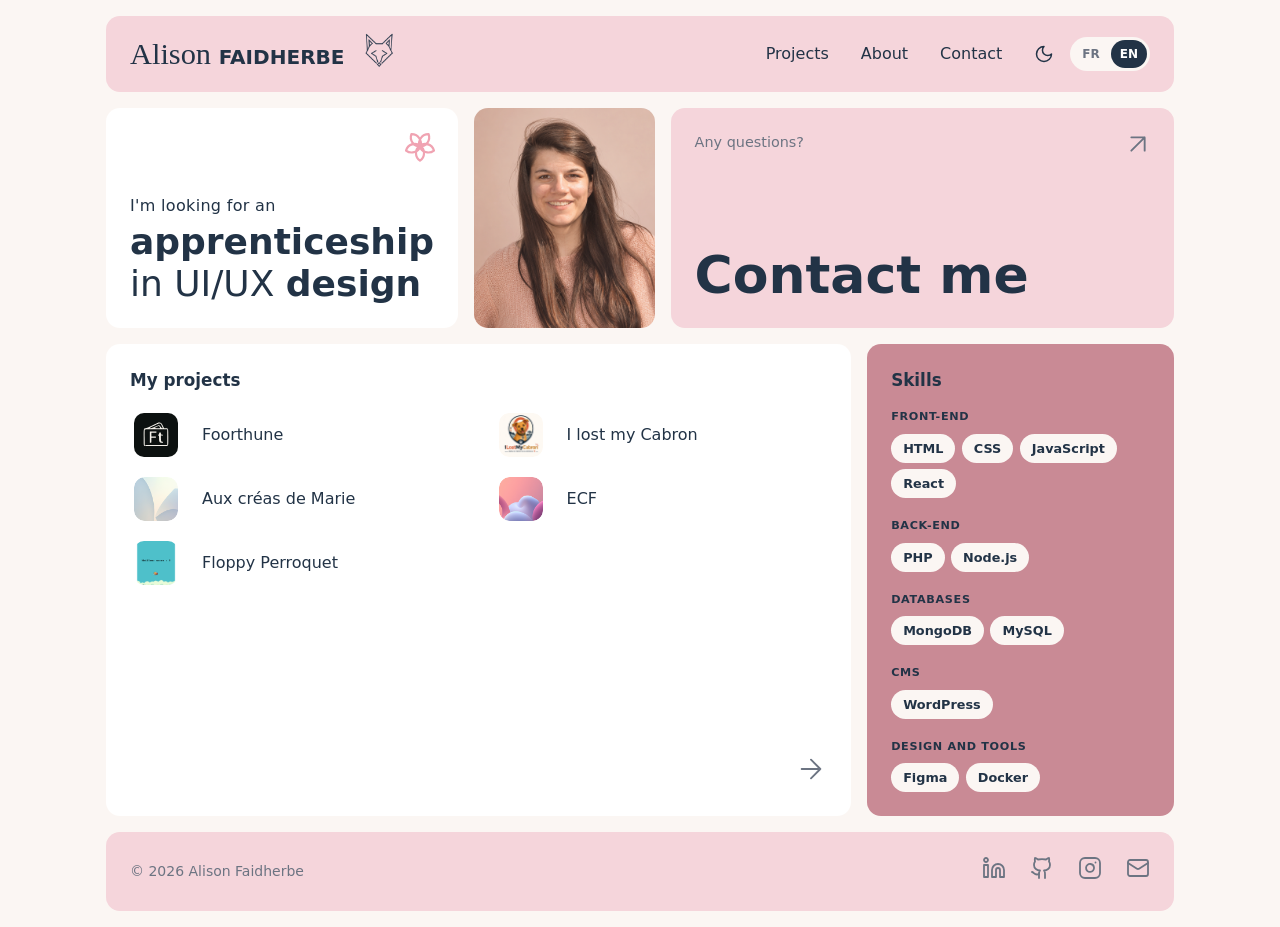
==== commit b394275a: "Recherche d'alternance UI/UX design, formation terminée, site en FR/EN - Accueil, À propos, CV : rec" ====
--- a/index.html
+++ b/index.html
@@ -4,16 +4,16 @@
   <meta charset="UTF-8">
   <meta http-equiv="Content-Security-Policy" content="default-src 'self'; script-src 'self'; style-src 'self' https://fonts.googleapis.com; font-src https://fonts.gstatic.com; img-src 'self'; connect-src 'none'; form-action https://formspree.io; base-uri 'self'; object-src 'none'">
   <meta name="viewport" content="width=device-width, initial-scale=1.0">
-  <title data-i18n="index.titre">Alison Faidherbe · Développeur web fullstack</title>
-  <meta name="description" data-i18n-attr="content:index.description" content="Portfolio d'Alison Faidherbe, développeur web fullstack junior.">
+  <title data-i18n="index.titre">Alison Faidherbe · Recherche alternance UI/UX design</title>
+  <meta name="description" data-i18n-attr="content:index.description" content="Portfolio d'Alison Faidherbe, développeur web en recherche d'alternance en UI/UX design.">
   <link rel="preconnect" href="https://fonts.googleapis.com">
   <link rel="preconnect" href="https://fonts.gstatic.com" crossorigin>
   <link rel="stylesheet" href="https://fonts.googleapis.com/css2?family=Allura&family=Inter:wght@400;500;600;700;800&display=swap">
-  <link rel="stylesheet" href="css/style.css?v=2026-10-19-2">
+  <link rel="stylesheet" href="css/style.css?v=2026-11-23-2">
   <link rel="icon" type="image/png" href="assets/images/favicon.png">
-  <script src="js/theme.js?v=2026-10-19-2"></script>
-  <script src="js/traductions.js?v=2026-10-19-2" defer></script>
-  <script src="js/main.js?v=2026-10-19-2" defer></script>
+  <script src="js/theme.js?v=2026-11-23-2"></script>
+  <script src="js/traductions.js?v=2026-11-23-2" defer></script>
+  <script src="js/main.js?v=2026-11-23-2" defer></script>
 </head>
 <body>
 
@@ -22,7 +22,6 @@
     <ul class="langues" aria-label="Langue" data-i18n-attr="aria-label:langues.label">
       <li><button type="button" data-langue="fr" lang="fr" aria-pressed="true" title="Français">FR</button></li>
       <li><button type="button" data-langue="en" lang="en" aria-pressed="false" title="English">EN</button></li>
-      <li><button type="button" data-langue="id" lang="id" aria-pressed="false" title="Bahasa Indonesia">ID</button></li>
     </ul>
     <button class="burger" type="button" aria-expanded="false" aria-controls="menu" aria-label="Ouvrir le menu">
       <svg class="icone" viewBox="0 0 24 24" aria-hidden="true"><path d="M4 6h16M4 12h16M4 18h16"/></svg>
@@ -51,7 +50,7 @@
         <path d="M16.7 5.53A5 5 0 1 0 19.61 14.47A5 5 0 1 0 12 20A5 5 0 1 0 4.39 14.47A5 5 0 1 0 7.3 5.53A5 5 0 1 0 16.7 5.53Z"/>
         <path d="M12 12V9.2M12 12l2.66-.87M12 12l1.65 2.27M12 12l-1.65 2.27M12 12l-2.66-.87"/>
       </svg>
-      <h1 data-i18n="accueil.h1"><strong>Développeur</strong><br> Web <strong>fullstack</strong></h1>
+      <h1 data-i18n="accueil.h1"><span class="presentation__intro">Je recherche une</span> <strong>alternance</strong><br> UI/UX <strong>design</strong></h1>
     </section>
 
     <figure class="carte photo">
@@ -136,8 +135,9 @@
           </ul>
         </li>
         <li>
-          <h3 data-i18n="competences.outils">Outils</h3>
+          <h3 data-i18n="competences.outils">Design et outils</h3>
           <ul class="etiquettes">
+            <li>Figma</li>
             <li>Docker</li>
           </ul>
         </li>
--- a/css/style.css
+++ b/css/style.css
@@ -494,6 +494,15 @@
   line-height: 1.15;
 }
 
+/* Petite ligne au-dessus du titre : « Je recherche une » */
+.presentation__intro {
+  display: block;
+  margin-bottom: 0.35rem;
+  font-size: 1rem;
+  font-weight: 500;
+  letter-spacing: 0.02em;
+}
+
 .appel-contact {
   position: relative;
   grid-column: span 2;
@@ -629,6 +638,20 @@
   font-weight: 600;
   text-decoration: underline;
   text-underline-offset: 4px;
+}
+
+/* Plusieurs liens côte à côte (site en ligne + code) */
+.projet__liens {
+  display: flex;
+  flex-wrap: wrap;
+  gap: 0.5rem 1.5rem;
+  margin-top: auto;
+  padding-top: 1rem;
+}
+
+.projet__liens .projet__lien {
+  margin-top: 0;
+  padding-top: 0;
 }
 
 .projet--inverse .projet__infos {
